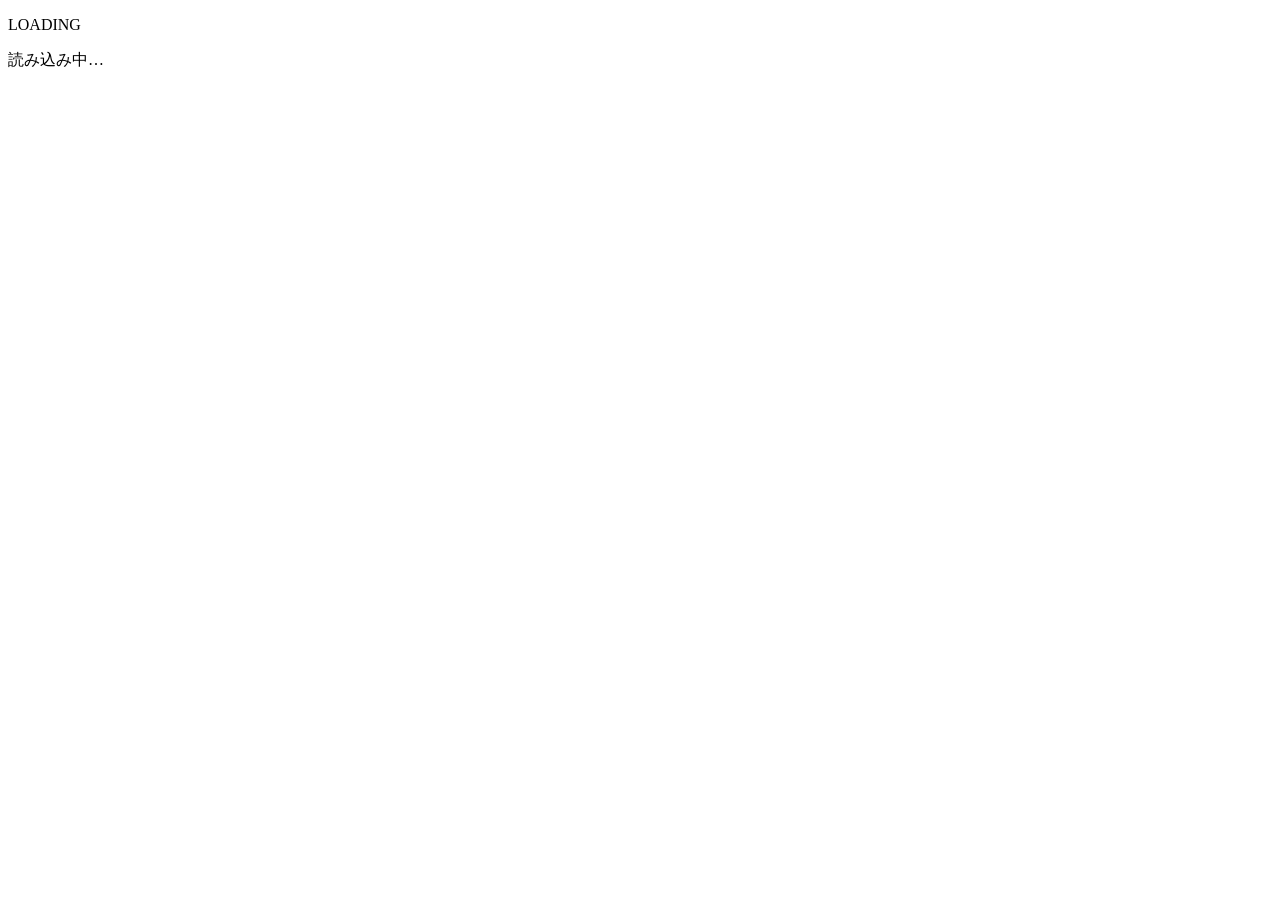
==== index.html @ c39edcd1 "Add files via upload" ====
<!DOCTYPE html>
<html lang="ja">
<head>
  <meta charset="utf-8">
  <meta name="viewport" content="width=device-width, initial-scale=1">
  <title>札幌交通 TODO ── 札幌市モビリティ・ガバナンス検証</title>
  <meta name="description" content="札幌市モビリティ・ガバナンスを地域別に検証する独立研究サイト。地下鉄延伸論を超えて、冬期・人口減少・運転手不足時代の交通網を統治の問題として読み直す。">
  <link rel="preconnect" href="https://fonts.googleapis.com">
  <link rel="preconnect" href="https://fonts.gstatic.com" crossorigin>
  <link href="https://fonts.googleapis.com/css2?family=Shippori+Mincho:wght@500;600;700&family=Noto+Sans+JP:wght@400;500;700&family=Space+Mono:wght@400;700&display=swap" rel="stylesheet">
  <link rel="stylesheet" href="assets/css/style.css">
</head>
<body data-issue="overview" data-base="./">
  <header id="site-header" class="site-header"></header>
  <main id="app">
    <div class="wrap app-state"><p class="eyebrow">LOADING</p><p class="app-state__msg">読み込み中…</p></div>
  </main>
  <footer id="site-footer" class="site-footer"></footer>
  <noscript>
    <div class="wrap" style="padding:3rem 0">このサイトの表示には JavaScript が必要です。コンテンツは data/issues.json にまとめられています。</div>
  </noscript>
  <script src="assets/js/main.js"></script>
</body>
</html>
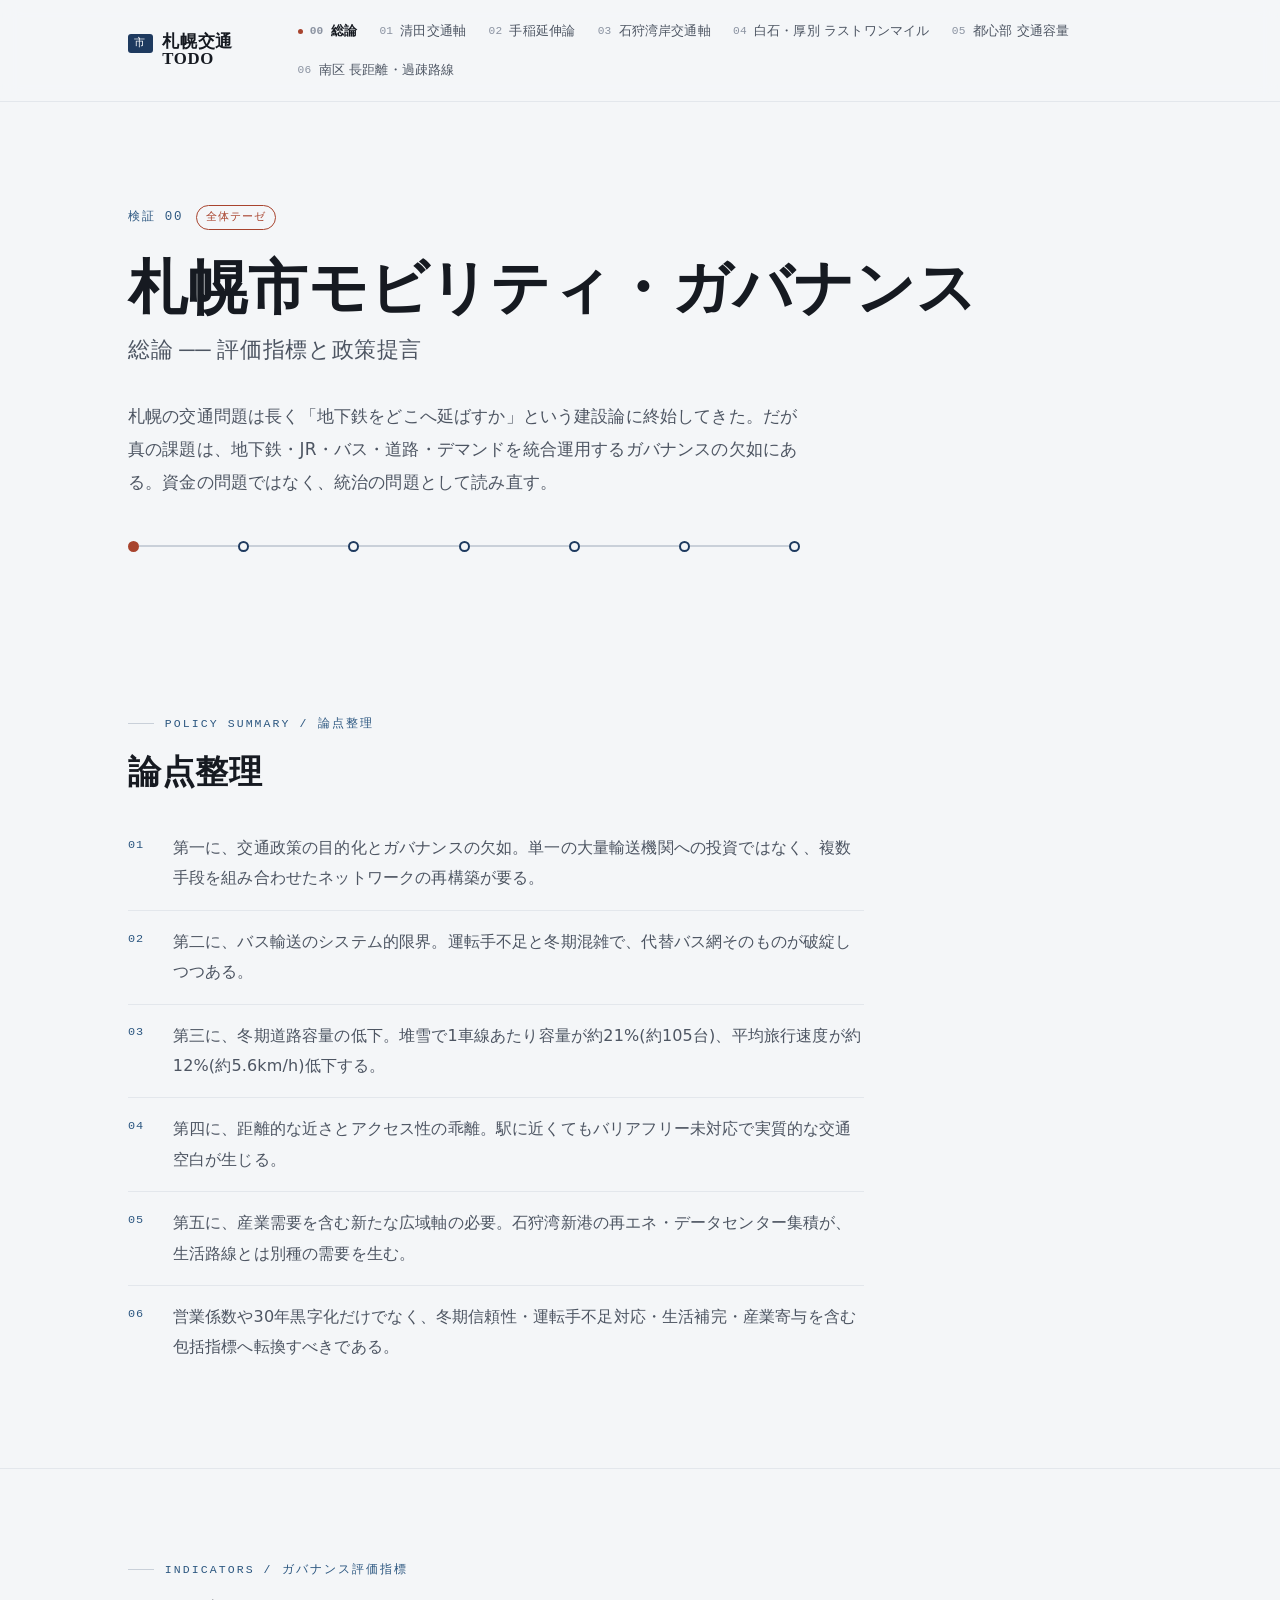
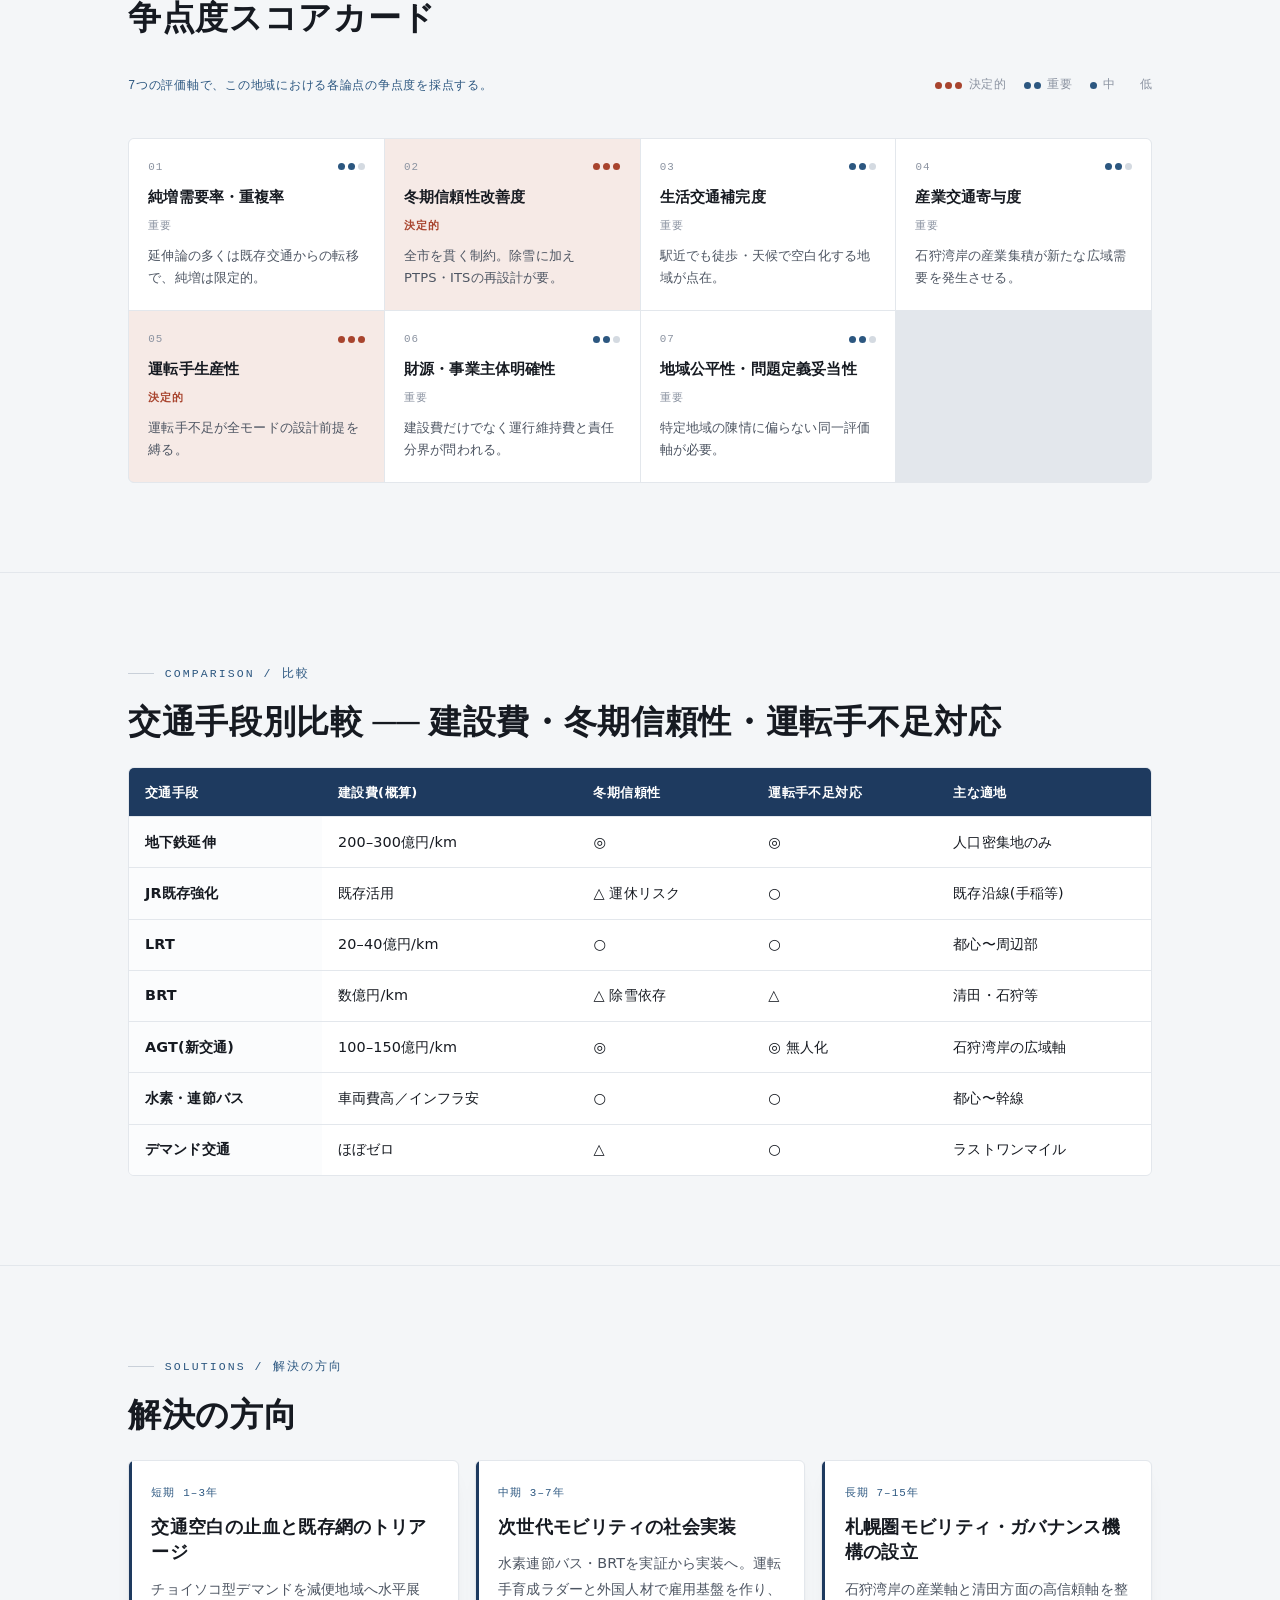
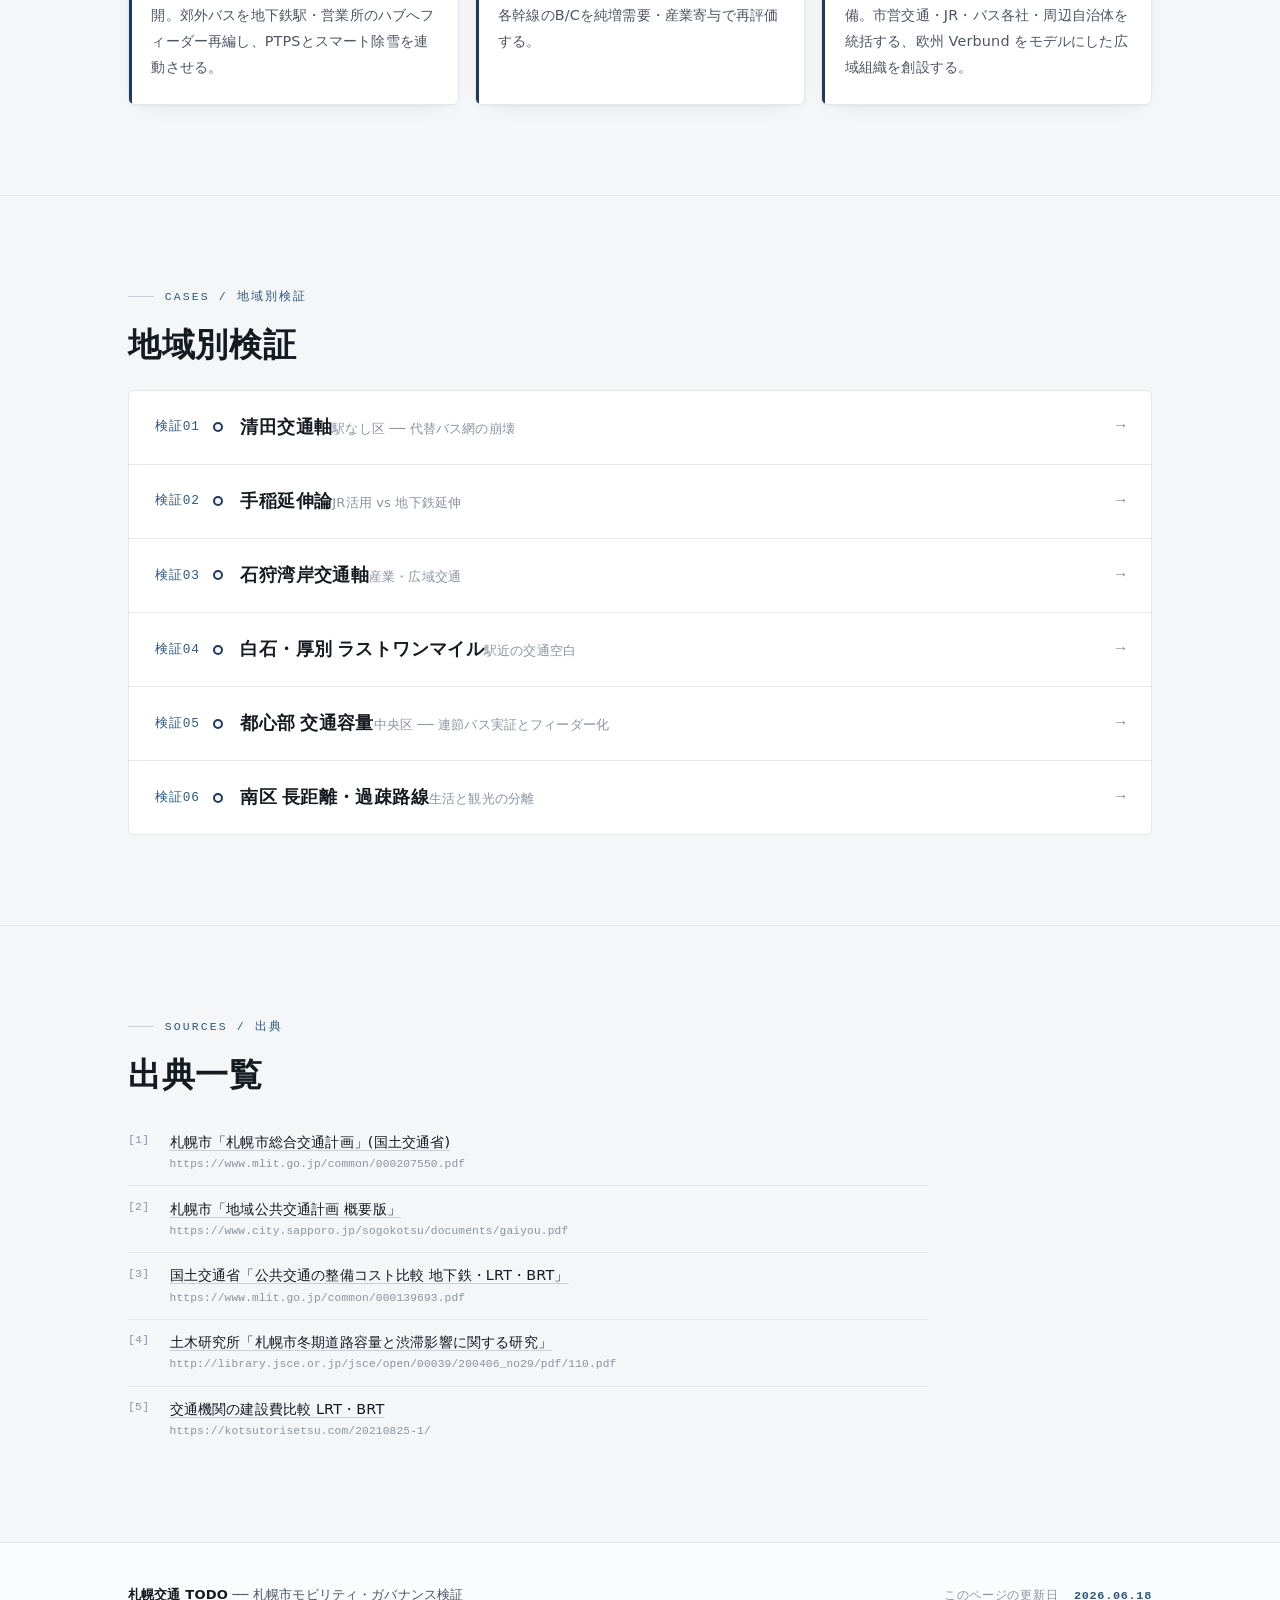
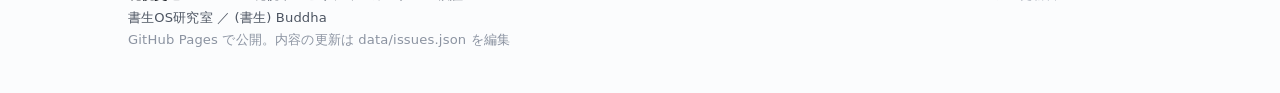
==== commit ef907466: "Add files via upload" ====
--- a/index.html
+++ b/index.html
@@ -8,7 +8,7 @@
   <link rel="preconnect" href="https://fonts.googleapis.com">
   <link rel="preconnect" href="https://fonts.gstatic.com" crossorigin>
   <link href="https://fonts.googleapis.com/css2?family=Shippori+Mincho:wght@500;600;700&family=Noto+Sans+JP:wght@400;500;700&family=Space+Mono:wght@400;700&display=swap" rel="stylesheet">
-  <link rel="stylesheet" href="assets/css/style.css">
+  <link rel="stylesheet" href="style.css">
 </head>
 <body data-issue="overview" data-base="./">
   <header id="site-header" class="site-header"></header>
@@ -16,9 +16,7 @@
     <div class="wrap app-state"><p class="eyebrow">LOADING</p><p class="app-state__msg">読み込み中…</p></div>
   </main>
   <footer id="site-footer" class="site-footer"></footer>
-  <noscript>
-    <div class="wrap" style="padding:3rem 0">このサイトの表示には JavaScript が必要です。コンテンツは data/issues.json にまとめられています。</div>
-  </noscript>
-  <script src="assets/js/main.js"></script>
+  <noscript><div class="wrap" style="padding:3rem 0">このサイトの表示には JavaScript が必要です。コンテンツは issues.json にまとめられています。</div></noscript>
+  <script src="main.js"></script>
 </body>
 </html>
--- a/style.css
+++ b/style.css
@@ -0,0 +1,306 @@
+/* =============================================================
+   札幌交通 TODO ── 共通スタイル
+   方針: 学術的 / ミニマル。余白広め・図表重視・装飾は最小限。
+   主題への接地: 雪国の交通網。
+     構造色  = スチールネイビー(冷たいインフラ)
+     争点色  = クレイ(熱を持つ問題＝決定的論点を一点で示す)
+     表題    = 明朝(書生的な学術の格)  本文 = ゴシック(データの可読性)
+   ============================================================= */
+
+:root {
+  /* paper & ink ── cool off-white, avoid warm cream */
+  --paper:        #f4f6f8;
+  --surface:      #ffffff;
+  --surface-2:    #fbfcfd;
+  --ink:          #161a21;
+  --ink-2:        #4d5562;
+  --ink-3:        #8b93a1;
+  --hair:         #e3e7ec;
+  --hair-strong:  #c9d0d9;
+
+  /* structural accent ── steel navy */
+  --steel:        #1e3a5f;
+  --steel-2:      #2c5780;
+  --steel-tint:   #eaf0f6;
+
+  /* the single warm accent ── decisive / critical */
+  --signal:       #a8442e;
+  --signal-2:     #c25b42;
+  --signal-tint:  #f6eae6;
+
+  /* severity dot colors (争点度メーター) */
+  --dot-on:       var(--signal);
+  --dot-mid:      var(--steel-2);
+  --dot-off:      #d4dae1;
+
+  --maxw:         1120px;
+
+  --r:            6px;
+  --shadow:       0 1px 2px rgba(22,26,33,.04), 0 8px 24px -16px rgba(22,26,33,.18);
+
+  --f-display: "Shippori Mincho", "Hiragino Mincho ProN", "Yu Mincho", serif;
+  --f-body: "Noto Sans JP", "Hiragino Kaku Gothic ProN", "Yu Gothic", system-ui, sans-serif;
+  --f-mono: "Space Mono", ui-monospace, "SFMono-Regular", Menlo, monospace;
+
+  --step: clamp(3.25rem, 7vw, 6rem); /* vertical rhythm between sections */
+}
+
+/* ---------- reset ---------- */
+*, *::before, *::after { box-sizing: border-box; }
+html { -webkit-text-size-adjust: 100%; scroll-behavior: smooth; }
+body {
+  margin: 0;
+  background: var(--paper);
+  color: var(--ink);
+  font-family: var(--f-body);
+  font-size: 16px;
+  line-height: 1.85;
+  font-feature-settings: "palt" 1;
+  letter-spacing: .01em;
+  text-rendering: optimizeLegibility;
+  -webkit-font-smoothing: antialiased;
+}
+img { max-width: 100%; display: block; }
+a { color: var(--steel); text-decoration: none; }
+a:hover { color: var(--signal); }
+:focus-visible { outline: 2px solid var(--steel); outline-offset: 3px; border-radius: 2px; }
+
+/* ---------- layout primitives ---------- */
+.wrap { width: 100%; max-width: var(--maxw); margin-inline: auto; padding-inline: clamp(1.2rem, 4vw, 3rem); }
+.section { padding-block: var(--step); border-top: 1px solid var(--hair); }
+.section:first-of-type { border-top: 0; }
+.prose { max-width: 46rem; }
+
+/* eyebrow / mono labels */
+.eyebrow {
+  font-family: var(--f-mono);
+  font-size: .72rem;
+  letter-spacing: .18em;
+  text-transform: uppercase;
+  color: var(--steel-2);
+  margin: 0 0 1rem;
+  display: flex; align-items: center; gap: .7rem;
+}
+.eyebrow::before {
+  content: ""; width: 1.6rem; height: 1px; background: var(--hair-strong); display: inline-block;
+}
+.section-title {
+  font-family: var(--f-display);
+  font-weight: 600;
+  font-size: clamp(1.5rem, 3.2vw, 2.05rem);
+  line-height: 1.35;
+  letter-spacing: .02em;
+  margin: 0 0 1.4rem;
+}
+
+/* =============================================================
+   header
+   ============================================================= */
+.site-header {
+  position: sticky; top: 0; z-index: 50;
+  background: rgba(244,246,248,.86);
+  backdrop-filter: saturate(160%) blur(10px);
+  border-bottom: 1px solid var(--hair);
+}
+.site-header__inner {
+  display: flex; align-items: center; justify-content: space-between;
+  gap: 1rem; padding-block: .85rem;
+}
+.brand { display: flex; align-items: baseline; gap: .6rem; line-height: 1; }
+.brand__mark {
+  font-family: var(--f-mono); font-size: .68rem; letter-spacing: .16em;
+  color: var(--surface); background: var(--steel);
+  padding: .35em .55em; border-radius: 3px; transform: translateY(-1px);
+}
+.brand__name { font-family: var(--f-display); font-weight: 600; font-size: 1.05rem; letter-spacing: .04em; color: var(--ink); }
+.nav { display: flex; flex-wrap: wrap; align-items: center; gap: .2rem; }
+.nav a {
+  font-size: .82rem; color: var(--ink-2); padding: .35rem .6rem; border-radius: 4px;
+  display: inline-flex; align-items: center; gap: .45rem;
+}
+.nav a:hover { background: var(--steel-tint); color: var(--steel); }
+.nav a[aria-current="page"] { color: var(--ink); font-weight: 700; }
+.nav a[aria-current="page"]::before { content: ""; width: 5px; height: 5px; border-radius: 50%; background: var(--signal); }
+.nav a .num { font-family: var(--f-mono); font-size: .7rem; color: var(--ink-3); }
+
+/* =============================================================
+   hero
+   ============================================================= */
+.hero { padding-block: clamp(3rem, 8vw, 6.5rem) clamp(2.5rem, 6vw, 4.5rem); }
+.hero__id {
+  font-family: var(--f-mono); font-size: .78rem; letter-spacing: .14em;
+  color: var(--steel-2); display: flex; align-items: center; gap: .8rem; margin-bottom: 1.4rem;
+}
+.hero__id .frame {
+  color: var(--signal); border: 1px solid var(--signal); border-radius: 100px;
+  padding: .15em .8em; font-size: .68rem; letter-spacing: .1em;
+}
+.hero__title {
+  font-family: var(--f-display); font-weight: 700;
+  font-size: clamp(2.1rem, 6vw, 3.7rem); line-height: 1.22; letter-spacing: .015em;
+  margin: 0 0 .4rem;
+}
+.hero__sub { font-family: var(--f-display); font-weight: 500; color: var(--ink-2); font-size: clamp(1.05rem, 2.4vw, 1.35rem); margin: 0 0 1.8rem; letter-spacing: .03em; }
+.hero__lead { max-width: 42rem; font-size: 1.06rem; color: var(--ink-2); line-height: 1.95; }
+
+/* node/line motif ── a quiet transit-diagram signature */
+.hero__line { display: flex; align-items: center; gap: 0; margin-top: 2.6rem; max-width: 42rem; }
+.hero__line .node { width: 11px; height: 11px; border-radius: 50%; border: 2px solid var(--steel); background: var(--paper); flex: 0 0 auto; }
+.hero__line .node.is-active { background: var(--signal); border-color: var(--signal); }
+.hero__line .seg { height: 2px; background: var(--hair-strong); flex: 1 1 auto; }
+
+/* =============================================================
+   policy summary
+   ============================================================= */
+.summary-list { list-style: none; margin: 0; padding: 0; max-width: 46rem; counter-reset: s; }
+.summary-list li {
+  position: relative; padding: 1rem 0 1rem 2.8rem; border-top: 1px solid var(--hair);
+  color: var(--ink-2); line-height: 1.9;
+}
+.summary-list li:first-child { border-top: 0; }
+.summary-list li::before {
+  counter-increment: s; content: counter(s, decimal-leading-zero);
+  position: absolute; left: 0; top: 1.05rem;
+  font-family: var(--f-mono); font-size: .74rem; color: var(--steel-2); letter-spacing: .08em;
+}
+
+/* =============================================================
+   indicator grid ── the signature scorecard
+   ============================================================= */
+.scorecard__head { display: flex; flex-wrap: wrap; align-items: baseline; justify-content: space-between; gap: 1rem; margin-bottom: 1.6rem; }
+.legend { display: flex; flex-wrap: wrap; gap: 1.1rem; font-size: .76rem; color: var(--ink-3); font-family: var(--f-mono); letter-spacing: .04em; }
+.legend span { display: inline-flex; align-items: center; gap: .4rem; }
+.legend .dots { display: inline-flex; gap: 3px; }
+
+.dots { display: inline-flex; gap: 3px; }
+.dots i { width: 7px; height: 7px; border-radius: 50%; background: var(--dot-off); display: inline-block; }
+.dots i.on { background: var(--dot-on); }
+.dots i.mid { background: var(--dot-mid); }
+
+.indicator-grid {
+  display: grid; grid-template-columns: repeat(auto-fill, minmax(210px, 1fr));
+  gap: 1px; background: var(--hair); border: 1px solid var(--hair); border-radius: var(--r); overflow: hidden;
+}
+.indicator {
+  background: var(--surface); padding: 1.15rem 1.2rem 1.25rem; display: flex; flex-direction: column; gap: .55rem;
+}
+.indicator.is-critical { background: var(--signal-tint); }
+.indicator__top { display: flex; align-items: center; justify-content: space-between; gap: .6rem; }
+.indicator__no { font-family: var(--f-mono); font-size: .68rem; color: var(--ink-3); letter-spacing: .1em; }
+.indicator__label { font-weight: 700; font-size: .92rem; line-height: 1.5; color: var(--ink); }
+.indicator__level { font-family: var(--f-mono); font-size: .66rem; letter-spacing: .08em; color: var(--ink-3); }
+.indicator.is-critical .indicator__level { color: var(--signal); font-weight: 700; }
+.indicator__note { font-size: .82rem; color: var(--ink-2); line-height: 1.7; margin: 0; }
+
+/* =============================================================
+   comparison table
+   ============================================================= */
+.table-caption { font-family: var(--f-mono); font-size: .76rem; letter-spacing: .06em; color: var(--steel-2); margin-bottom: .9rem; }
+.table-scroll { overflow-x: auto; -webkit-overflow-scrolling: touch; border: 1px solid var(--hair); border-radius: var(--r); }
+table.compare { width: 100%; border-collapse: collapse; font-size: .9rem; min-width: 520px; background: var(--surface); }
+table.compare th, table.compare td { text-align: left; padding: .85rem 1rem; border-bottom: 1px solid var(--hair); vertical-align: top; line-height: 1.6; }
+table.compare thead th { background: var(--steel); color: #fff; font-weight: 600; letter-spacing: .03em; font-size: .82rem; position: sticky; top: 0; }
+table.compare thead th:first-child { border-top-left-radius: 0; }
+table.compare tbody th { font-weight: 700; color: var(--ink); background: var(--surface-2); white-space: nowrap; }
+table.compare tbody tr:last-child th, table.compare tbody tr:last-child td { border-bottom: 0; }
+table.compare tbody tr:hover td, table.compare tbody tr:hover th { background: var(--steel-tint); }
+
+/* =============================================================
+   solution cards
+   ============================================================= */
+.solution-grid { display: grid; grid-template-columns: repeat(auto-fit, minmax(250px, 1fr)); gap: 1rem; }
+.solution-card {
+  background: var(--surface); border: 1px solid var(--hair); border-radius: var(--r);
+  padding: 1.4rem 1.4rem 1.5rem; box-shadow: var(--shadow); display: flex; flex-direction: column; gap: .7rem;
+  position: relative; overflow: hidden;
+}
+.solution-card::before { content: ""; position: absolute; left: 0; top: 0; bottom: 0; width: 3px; background: var(--steel); }
+.solution-card__phase { font-family: var(--f-mono); font-size: .68rem; letter-spacing: .1em; color: var(--steel-2); text-transform: uppercase; }
+.solution-card__title { font-family: var(--f-display); font-weight: 600; font-size: 1.1rem; line-height: 1.45; letter-spacing: .02em; margin: 0; }
+.solution-card__body { font-size: .9rem; color: var(--ink-2); line-height: 1.8; margin: 0; }
+
+/* =============================================================
+   source list
+   ============================================================= */
+.source-list { list-style: none; counter-reset: src; margin: 0; padding: 0; max-width: 50rem; }
+.source-list li { counter-increment: src; position: relative; padding: .7rem 0 .7rem 2.6rem; border-top: 1px solid var(--hair); font-size: .9rem; line-height: 1.6; }
+.source-list li:first-child { border-top: 0; }
+.source-list li::before {
+  content: "[" counter(src) "]"; position: absolute; left: 0; top: .72rem;
+  font-family: var(--f-mono); font-size: .72rem; color: var(--ink-3);
+}
+.source-list a { color: var(--ink); text-decoration: underline; text-decoration-color: var(--hair-strong); text-underline-offset: 3px; }
+.source-list a:hover { color: var(--signal); text-decoration-color: var(--signal); }
+.source-list .src-url { display: block; font-family: var(--f-mono); font-size: .7rem; color: var(--ink-3); margin-top: .15rem; word-break: break-all; }
+
+/* =============================================================
+   case index (overview only)
+   ============================================================= */
+.case-list { list-style: none; margin: 0; padding: 0; display: grid; gap: 1px; background: var(--hair); border: 1px solid var(--hair); border-radius: var(--r); overflow: hidden; }
+.case-list a {
+  display: grid; grid-template-columns: auto 1fr auto; align-items: center; gap: 1.1rem;
+  background: var(--surface); padding: 1.25rem clamp(1rem, 3vw, 1.6rem); color: var(--ink);
+  transition: background .15s ease;
+}
+.case-list a:hover { background: var(--steel-tint); }
+.case-node { display: flex; align-items: center; gap: .8rem; }
+.case-node .no { font-family: var(--f-mono); font-size: .8rem; color: var(--steel-2); letter-spacing: .08em; }
+.case-node .dot { width: 10px; height: 10px; border-radius: 50%; border: 2px solid var(--steel); background: var(--paper); }
+.case-list a:hover .dot { background: var(--signal); border-color: var(--signal); }
+.case-body__title { font-family: var(--f-display); font-weight: 600; font-size: 1.12rem; letter-spacing: .02em; }
+.case-body__sub { font-size: .82rem; color: var(--ink-3); margin-top: .15rem; }
+.case-arrow { font-family: var(--f-mono); color: var(--ink-3); font-size: 1rem; }
+.case-list a:hover .case-arrow { color: var(--signal); transform: translateX(3px); }
+.case-arrow { transition: transform .15s ease, color .15s ease; }
+
+/* =============================================================
+   pager (sub-pages)
+   ============================================================= */
+.pager { display: flex; flex-wrap: wrap; gap: 1rem; justify-content: space-between; }
+.pager a { display: flex; flex-direction: column; gap: .25rem; padding: 1.1rem 1.3rem; border: 1px solid var(--hair); border-radius: var(--r); background: var(--surface); min-width: 200px; flex: 1 1 220px; }
+.pager a:hover { border-color: var(--steel-2); background: var(--steel-tint); }
+.pager .dir { font-family: var(--f-mono); font-size: .68rem; letter-spacing: .12em; color: var(--ink-3); text-transform: uppercase; }
+.pager .t { font-family: var(--f-display); font-weight: 600; color: var(--ink); letter-spacing: .02em; }
+.pager .next { text-align: right; align-items: flex-end; }
+
+/* =============================================================
+   footer
+   ============================================================= */
+.site-footer { border-top: 1px solid var(--hair); background: var(--surface-2); }
+.site-footer__inner { padding-block: 2.6rem; display: flex; flex-wrap: wrap; gap: 1.5rem 2.5rem; align-items: baseline; justify-content: space-between; }
+.site-footer .meta { font-size: .82rem; color: var(--ink-2); line-height: 1.7; }
+.site-footer .meta b { color: var(--ink); font-weight: 700; }
+.updated { font-family: var(--f-mono); font-size: .74rem; letter-spacing: .06em; color: var(--ink-3); }
+.updated b { color: var(--steel-2); }
+
+/* =============================================================
+   error / loading
+   ============================================================= */
+.app-state { padding: clamp(3rem, 12vw, 7rem) 0; }
+.app-state .eyebrow { color: var(--signal); }
+.app-state__msg { max-width: 38rem; color: var(--ink-2); }
+.app-state code { font-family: var(--f-mono); font-size: .85em; background: var(--steel-tint); padding: .15em .5em; border-radius: 3px; color: var(--steel); }
+
+/* =============================================================
+   motion
+   ============================================================= */
+.reveal { opacity: 0; transform: translateY(14px); transition: opacity .6s ease, transform .6s ease; }
+.reveal.in { opacity: 1; transform: none; }
+@media (prefers-reduced-motion: reduce) {
+  * { scroll-behavior: auto !important; }
+  .reveal { opacity: 1; transform: none; transition: none; }
+  .case-arrow, .pager a, .case-list a { transition: none; }
+}
+
+/* =============================================================
+   responsive
+   ============================================================= */
+@media (max-width: 640px) {
+  body { font-size: 15px; }
+  .site-header__inner { flex-direction: column; align-items: flex-start; gap: .7rem; }
+  .nav { gap: .1rem; }
+  .nav a { padding: .3rem .45rem; font-size: .78rem; }
+  .case-list a { grid-template-columns: auto 1fr; }
+  .case-arrow { display: none; }
+  .hero__line { margin-top: 2rem; }
+}
